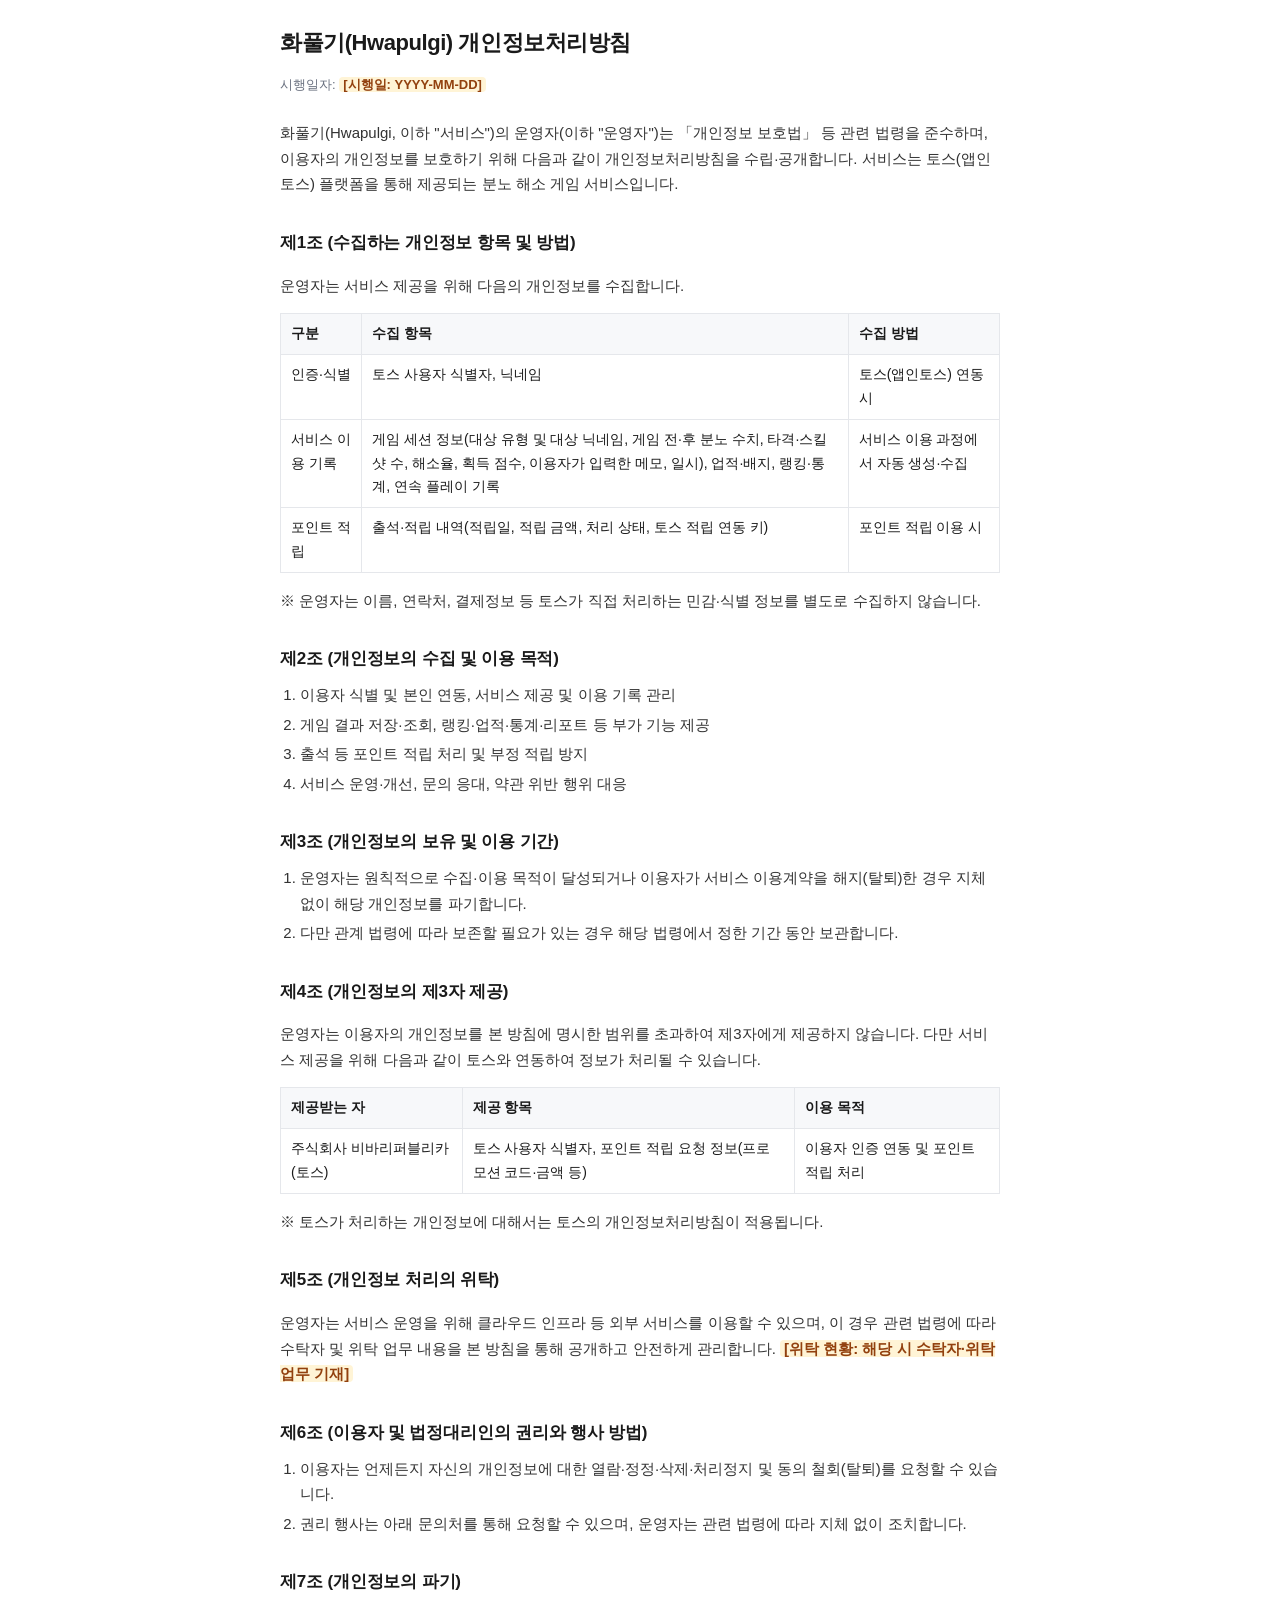
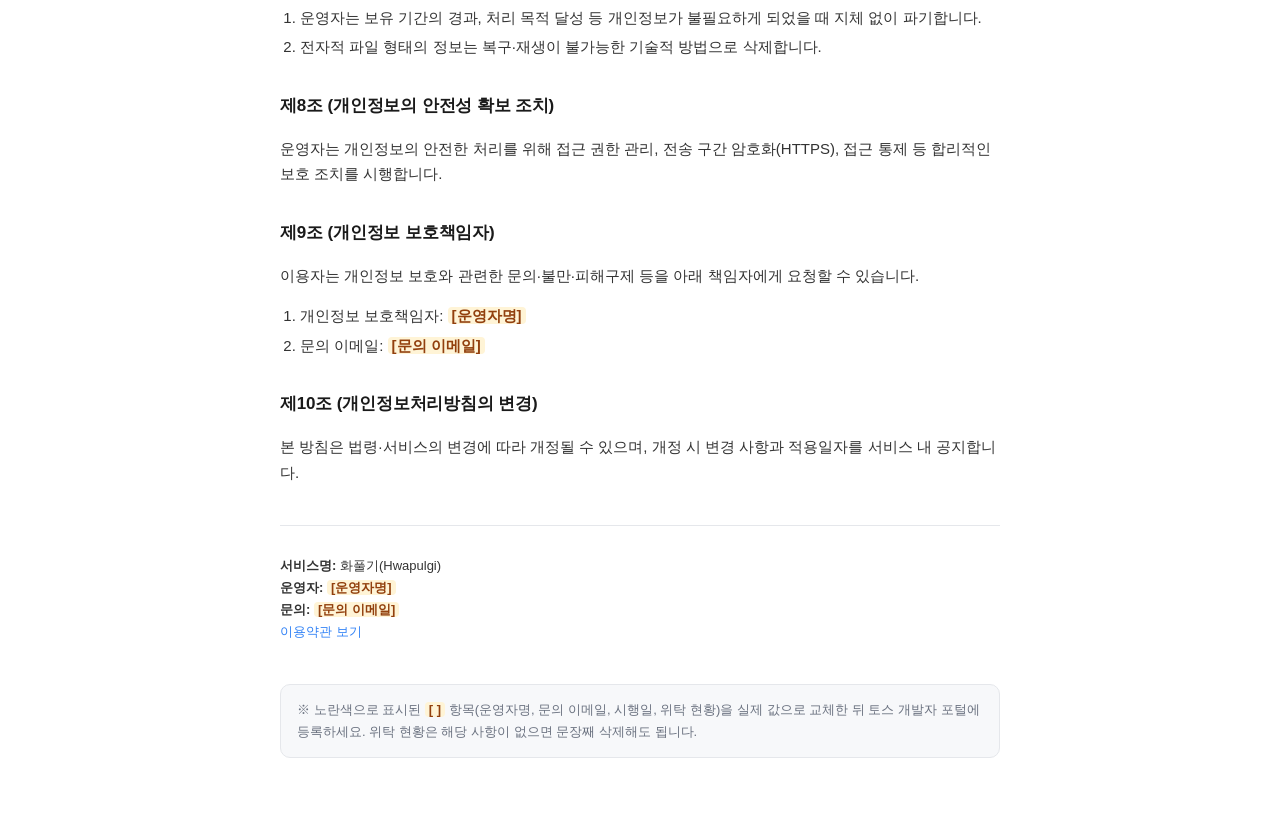
==== src/main/resources/static/privacy.html @ ef465bcf "feat: 이용약관/개인정보처리방침 정적 페이지 추가 토스 앱인토스 개발자 포털 등록용 약관 페이지. Spring Boot 정적 리소스로 /terms.html, /privacy.h" ====
<!DOCTYPE html>
<html lang="ko">
<head>
  <meta charset="UTF-8" />
  <meta name="viewport" content="width=device-width, initial-scale=1.0" />
  <meta name="robots" content="noindex" />
  <title>화풀기(Hwapulgi) 개인정보처리방침</title>
  <style>
    :root { --fg: #1a1a1a; --muted: #6b7280; --line: #e5e7eb; --accent: #3182f6; }
    * { box-sizing: border-box; }
    body {
      margin: 0;
      padding: 24px 18px 64px;
      color: var(--fg);
      background: #fff;
      font-family: -apple-system, BlinkMacSystemFont, "Apple SD Gothic Neo", "Pretendard",
                   "Malgun Gothic", "Noto Sans KR", sans-serif;
      line-height: 1.7;
      font-size: 15px;
      -webkit-text-size-adjust: 100%;
    }
    .wrap { max-width: 720px; margin: 0 auto; }
    h1 { font-size: 22px; margin: 0 0 4px; letter-spacing: -0.02em; }
    .updated { color: var(--muted); font-size: 13px; margin-bottom: 24px; }
    h2 { font-size: 17px; margin: 32px 0 8px; letter-spacing: -0.01em; }
    p, li { color: #333; }
    ol.sub { margin: 6px 0 0; padding-left: 20px; }
    ol.sub > li { margin: 4px 0; }
    a { color: var(--accent); text-decoration: none; }
    a:hover { text-decoration: underline; }
    table { width: 100%; border-collapse: collapse; margin: 10px 0; font-size: 14px; }
    th, td { border: 1px solid var(--line); padding: 8px 10px; text-align: left; vertical-align: top; }
    th { background: #f7f8fa; font-weight: 600; white-space: nowrap; }
    .note {
      margin-top: 40px; padding: 14px 16px; background: #f7f8fa;
      border: 1px solid var(--line); border-radius: 10px; font-size: 13px; color: var(--muted);
    }
    .ph { background: #fff4d6; border-radius: 4px; padding: 0 4px; color: #92400e; font-weight: 600; }
    footer { margin-top: 40px; padding-top: 16px; border-top: 1px solid var(--line);
             font-size: 13px; color: var(--muted); }
  </style>
</head>
<body>
  <div class="wrap">
    <h1>화풀기(Hwapulgi) 개인정보처리방침</h1>
    <p class="updated">시행일자: <span class="ph">[시행일: YYYY-MM-DD]</span></p>

    <p>화풀기(Hwapulgi, 이하 "서비스")의 운영자(이하 "운영자")는 「개인정보 보호법」 등 관련 법령을 준수하며,
       이용자의 개인정보를 보호하기 위해 다음과 같이 개인정보처리방침을 수립·공개합니다. 서비스는 토스(앱인토스)
       플랫폼을 통해 제공되는 분노 해소 게임 서비스입니다.</p>

    <h2>제1조 (수집하는 개인정보 항목 및 방법)</h2>
    <p>운영자는 서비스 제공을 위해 다음의 개인정보를 수집합니다.</p>
    <table>
      <thead>
        <tr><th>구분</th><th>수집 항목</th><th>수집 방법</th></tr>
      </thead>
      <tbody>
        <tr>
          <td>인증·식별</td>
          <td>토스 사용자 식별자, 닉네임</td>
          <td>토스(앱인토스) 연동 시</td>
        </tr>
        <tr>
          <td>서비스 이용 기록</td>
          <td>게임 세션 정보(대상 유형 및 대상 닉네임, 게임 전·후 분노 수치, 타격·스킬샷 수,
              해소율, 획득 점수, 이용자가 입력한 메모, 일시), 업적·배지, 랭킹·통계, 연속 플레이 기록</td>
          <td>서비스 이용 과정에서 자동 생성·수집</td>
        </tr>
        <tr>
          <td>포인트 적립</td>
          <td>출석·적립 내역(적립일, 적립 금액, 처리 상태, 토스 적립 연동 키)</td>
          <td>포인트 적립 이용 시</td>
        </tr>
      </tbody>
    </table>
    <p>※ 운영자는 이름, 연락처, 결제정보 등 토스가 직접 처리하는 민감·식별 정보를 별도로 수집하지 않습니다.</p>

    <h2>제2조 (개인정보의 수집 및 이용 목적)</h2>
    <ol class="sub">
      <li>이용자 식별 및 본인 연동, 서비스 제공 및 이용 기록 관리</li>
      <li>게임 결과 저장·조회, 랭킹·업적·통계·리포트 등 부가 기능 제공</li>
      <li>출석 등 포인트 적립 처리 및 부정 적립 방지</li>
      <li>서비스 운영·개선, 문의 응대, 약관 위반 행위 대응</li>
    </ol>

    <h2>제3조 (개인정보의 보유 및 이용 기간)</h2>
    <ol class="sub">
      <li>운영자는 원칙적으로 수집·이용 목적이 달성되거나 이용자가 서비스 이용계약을 해지(탈퇴)한 경우
          지체 없이 해당 개인정보를 파기합니다.</li>
      <li>다만 관계 법령에 따라 보존할 필요가 있는 경우 해당 법령에서 정한 기간 동안 보관합니다.</li>
    </ol>

    <h2>제4조 (개인정보의 제3자 제공)</h2>
    <p>운영자는 이용자의 개인정보를 본 방침에 명시한 범위를 초과하여 제3자에게 제공하지 않습니다.
       다만 서비스 제공을 위해 다음과 같이 토스와 연동하여 정보가 처리될 수 있습니다.</p>
    <table>
      <thead>
        <tr><th>제공받는 자</th><th>제공 항목</th><th>이용 목적</th></tr>
      </thead>
      <tbody>
        <tr>
          <td>주식회사 비바리퍼블리카(토스)</td>
          <td>토스 사용자 식별자, 포인트 적립 요청 정보(프로모션 코드·금액 등)</td>
          <td>이용자 인증 연동 및 포인트 적립 처리</td>
        </tr>
      </tbody>
    </table>
    <p>※ 토스가 처리하는 개인정보에 대해서는 토스의 개인정보처리방침이 적용됩니다.</p>

    <h2>제5조 (개인정보 처리의 위탁)</h2>
    <p>운영자는 서비스 운영을 위해 클라우드 인프라 등 외부 서비스를 이용할 수 있으며, 이 경우
       관련 법령에 따라 수탁자 및 위탁 업무 내용을 본 방침을 통해 공개하고 안전하게 관리합니다.
       <span class="ph">[위탁 현황: 해당 시 수탁자·위탁업무 기재]</span></p>

    <h2>제6조 (이용자 및 법정대리인의 권리와 행사 방법)</h2>
    <ol class="sub">
      <li>이용자는 언제든지 자신의 개인정보에 대한 열람·정정·삭제·처리정지 및 동의 철회(탈퇴)를 요청할 수 있습니다.</li>
      <li>권리 행사는 아래 문의처를 통해 요청할 수 있으며, 운영자는 관련 법령에 따라 지체 없이 조치합니다.</li>
    </ol>

    <h2>제7조 (개인정보의 파기)</h2>
    <ol class="sub">
      <li>운영자는 보유 기간의 경과, 처리 목적 달성 등 개인정보가 불필요하게 되었을 때 지체 없이 파기합니다.</li>
      <li>전자적 파일 형태의 정보는 복구·재생이 불가능한 기술적 방법으로 삭제합니다.</li>
    </ol>

    <h2>제8조 (개인정보의 안전성 확보 조치)</h2>
    <p>운영자는 개인정보의 안전한 처리를 위해 접근 권한 관리, 전송 구간 암호화(HTTPS),
       접근 통제 등 합리적인 보호 조치를 시행합니다.</p>

    <h2>제9조 (개인정보 보호책임자)</h2>
    <p>이용자는 개인정보 보호와 관련한 문의·불만·피해구제 등을 아래 책임자에게 요청할 수 있습니다.</p>
    <ol class="sub">
      <li>개인정보 보호책임자: <span class="ph">[운영자명]</span></li>
      <li>문의 이메일: <span class="ph">[문의 이메일]</span></li>
    </ol>

    <h2>제10조 (개인정보처리방침의 변경)</h2>
    <p>본 방침은 법령·서비스의 변경에 따라 개정될 수 있으며, 개정 시 변경 사항과 적용일자를
       서비스 내 공지합니다.</p>

    <footer>
      <p><strong>서비스명:</strong> 화풀기(Hwapulgi)<br />
         <strong>운영자:</strong> <span class="ph">[운영자명]</span><br />
         <strong>문의:</strong> <span class="ph">[문의 이메일]</span><br />
         <a href="/terms.html">이용약관 보기</a></p>
    </footer>

    <div class="note">
      ※ 노란색으로 표시된 <span class="ph">[ ]</span> 항목(운영자명, 문의 이메일, 시행일, 위탁 현황)을
      실제 값으로 교체한 뒤 토스 개발자 포털에 등록하세요. 위탁 현황은 해당 사항이 없으면 문장째 삭제해도 됩니다.
    </div>
  </div>
</body>
</html>
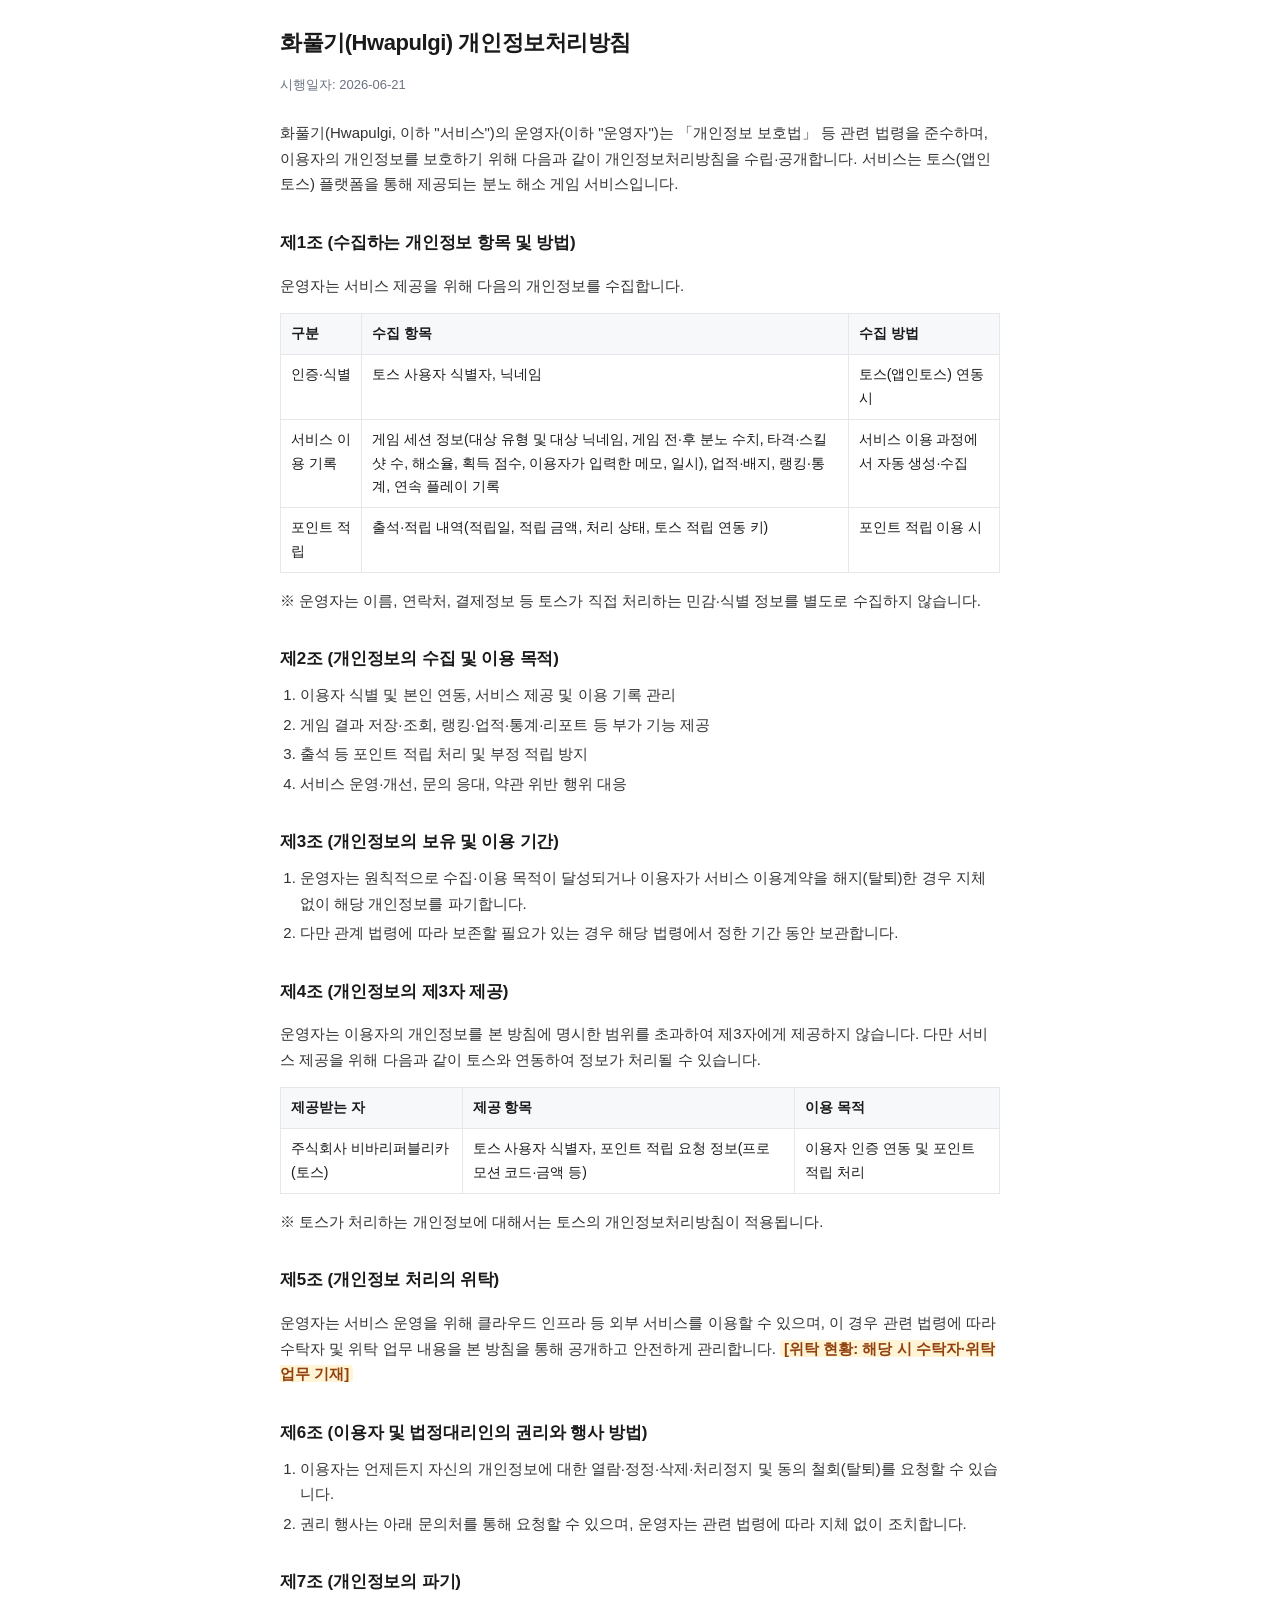
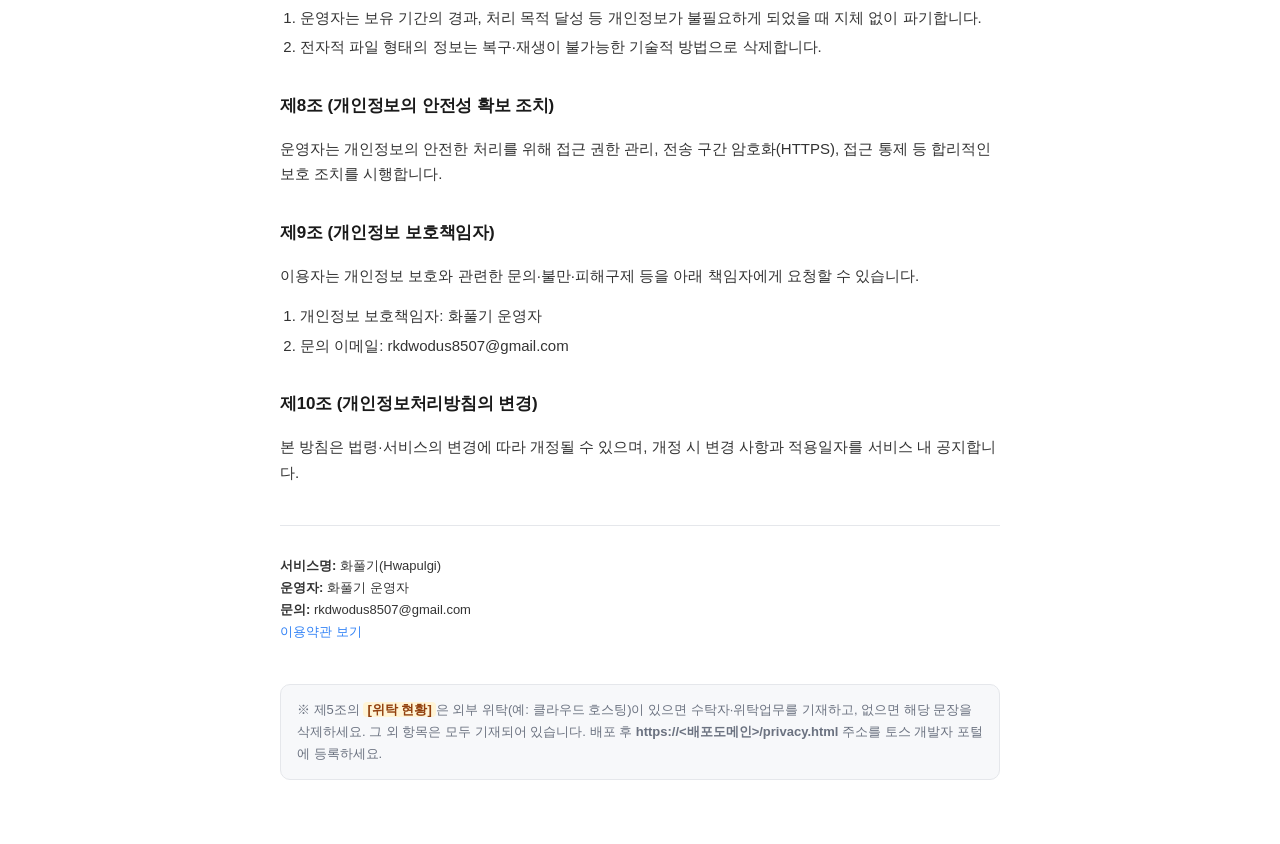
==== commit d308127d: "chore: 약관/개인정보처리방침 운영자 정보 기재 운영자명(화풀기 운영자), 문의 이메일, 시행일(2026-06-21) 기재. 개인정보처리방침 제5조 위탁 현황만 선택 항목으로 " ====
--- a/src/main/resources/static/privacy.html
+++ b/src/main/resources/static/privacy.html
@@ -43,7 +43,7 @@
 <body>
   <div class="wrap">
     <h1>화풀기(Hwapulgi) 개인정보처리방침</h1>
-    <p class="updated">시행일자: <span class="ph">[시행일: YYYY-MM-DD]</span></p>
+    <p class="updated">시행일자: 2026-06-21</p>
 
     <p>화풀기(Hwapulgi, 이하 "서비스")의 운영자(이하 "운영자")는 「개인정보 보호법」 등 관련 법령을 준수하며,
        이용자의 개인정보를 보호하기 위해 다음과 같이 개인정보처리방침을 수립·공개합니다. 서비스는 토스(앱인토스)
@@ -132,8 +132,8 @@
     <h2>제9조 (개인정보 보호책임자)</h2>
     <p>이용자는 개인정보 보호와 관련한 문의·불만·피해구제 등을 아래 책임자에게 요청할 수 있습니다.</p>
     <ol class="sub">
-      <li>개인정보 보호책임자: <span class="ph">[운영자명]</span></li>
-      <li>문의 이메일: <span class="ph">[문의 이메일]</span></li>
+      <li>개인정보 보호책임자: 화풀기 운영자</li>
+      <li>문의 이메일: rkdwodus8507@gmail.com</li>
     </ol>
 
     <h2>제10조 (개인정보처리방침의 변경)</h2>
@@ -142,14 +142,15 @@
 
     <footer>
       <p><strong>서비스명:</strong> 화풀기(Hwapulgi)<br />
-         <strong>운영자:</strong> <span class="ph">[운영자명]</span><br />
-         <strong>문의:</strong> <span class="ph">[문의 이메일]</span><br />
+         <strong>운영자:</strong> 화풀기 운영자<br />
+         <strong>문의:</strong> rkdwodus8507@gmail.com<br />
          <a href="/terms.html">이용약관 보기</a></p>
     </footer>
 
     <div class="note">
-      ※ 노란색으로 표시된 <span class="ph">[ ]</span> 항목(운영자명, 문의 이메일, 시행일, 위탁 현황)을
-      실제 값으로 교체한 뒤 토스 개발자 포털에 등록하세요. 위탁 현황은 해당 사항이 없으면 문장째 삭제해도 됩니다.
+      ※ 제5조의 <span class="ph">[위탁 현황]</span>은 외부 위탁(예: 클라우드 호스팅)이 있으면
+      수탁자·위탁업무를 기재하고, 없으면 해당 문장을 삭제하세요. 그 외 항목은 모두 기재되어 있습니다.
+      배포 후 <strong>https://&lt;배포도메인&gt;/privacy.html</strong> 주소를 토스 개발자 포털에 등록하세요.
     </div>
   </div>
 </body>
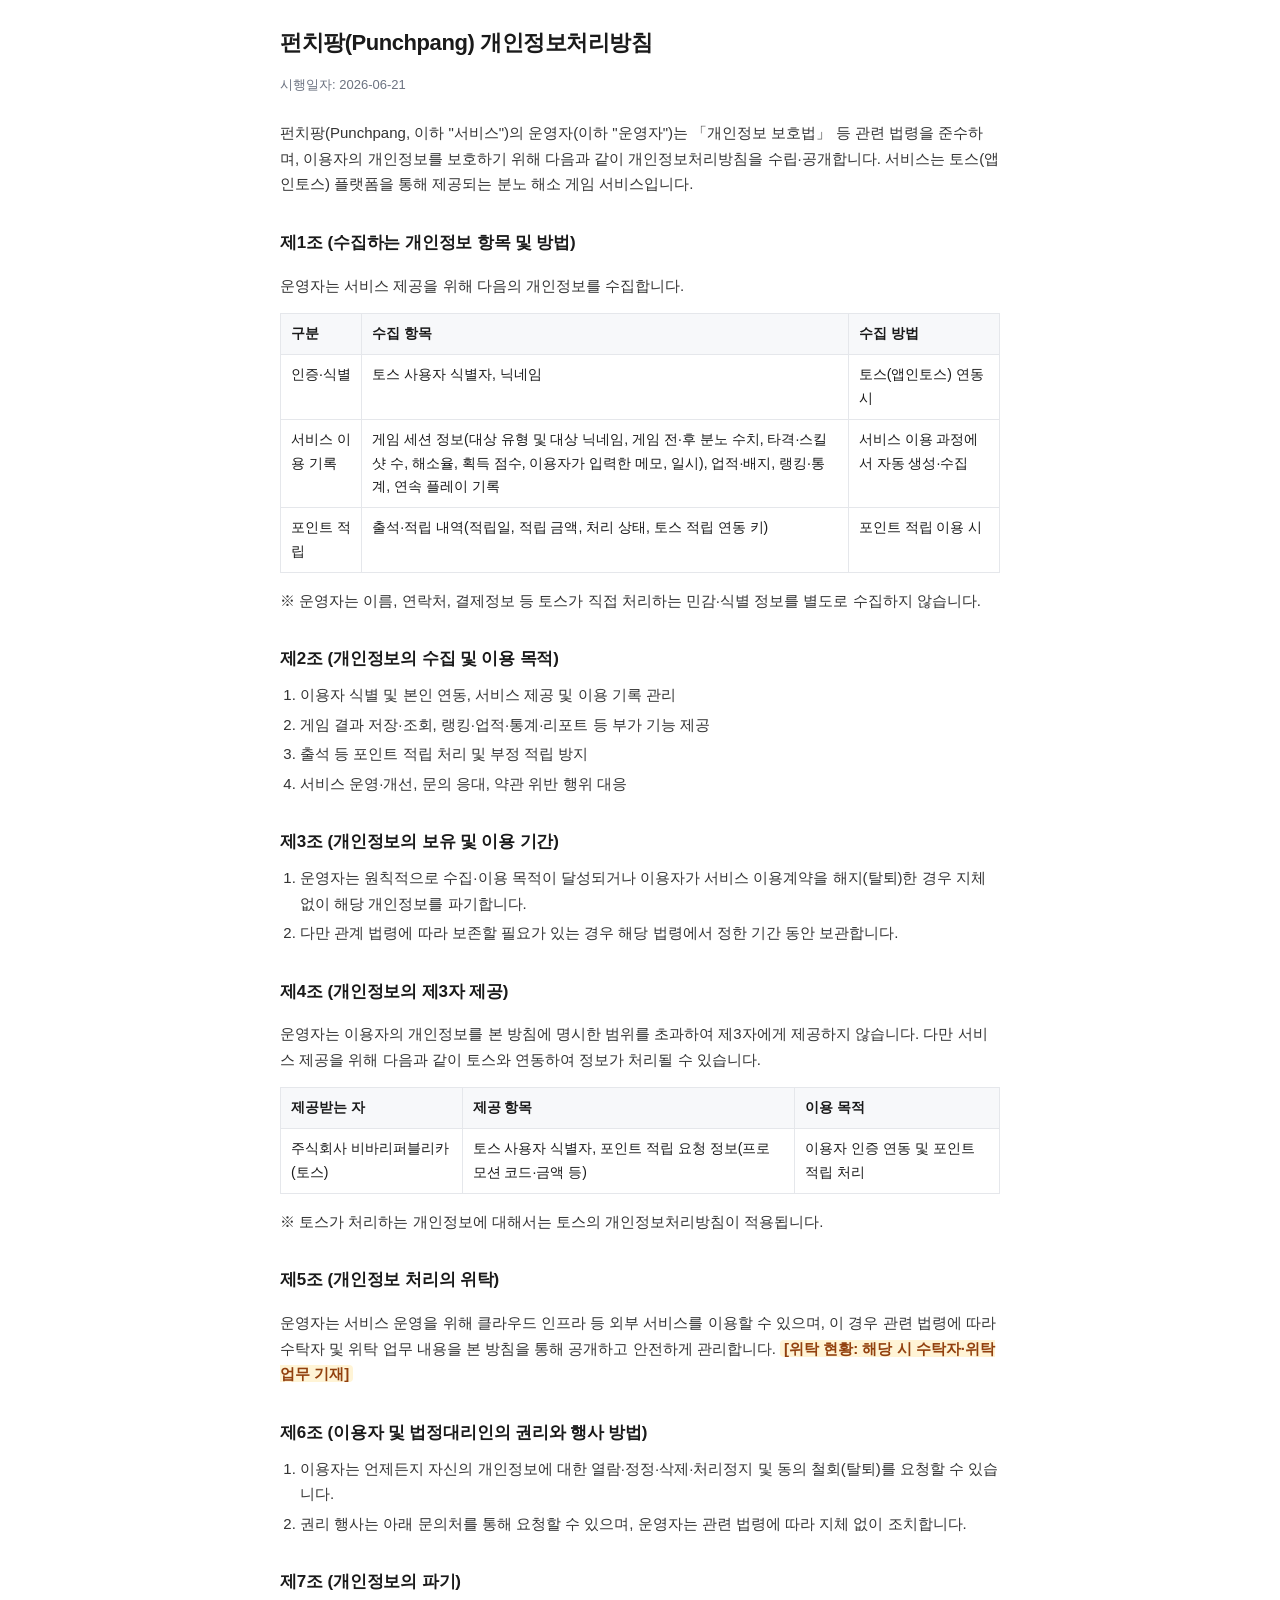
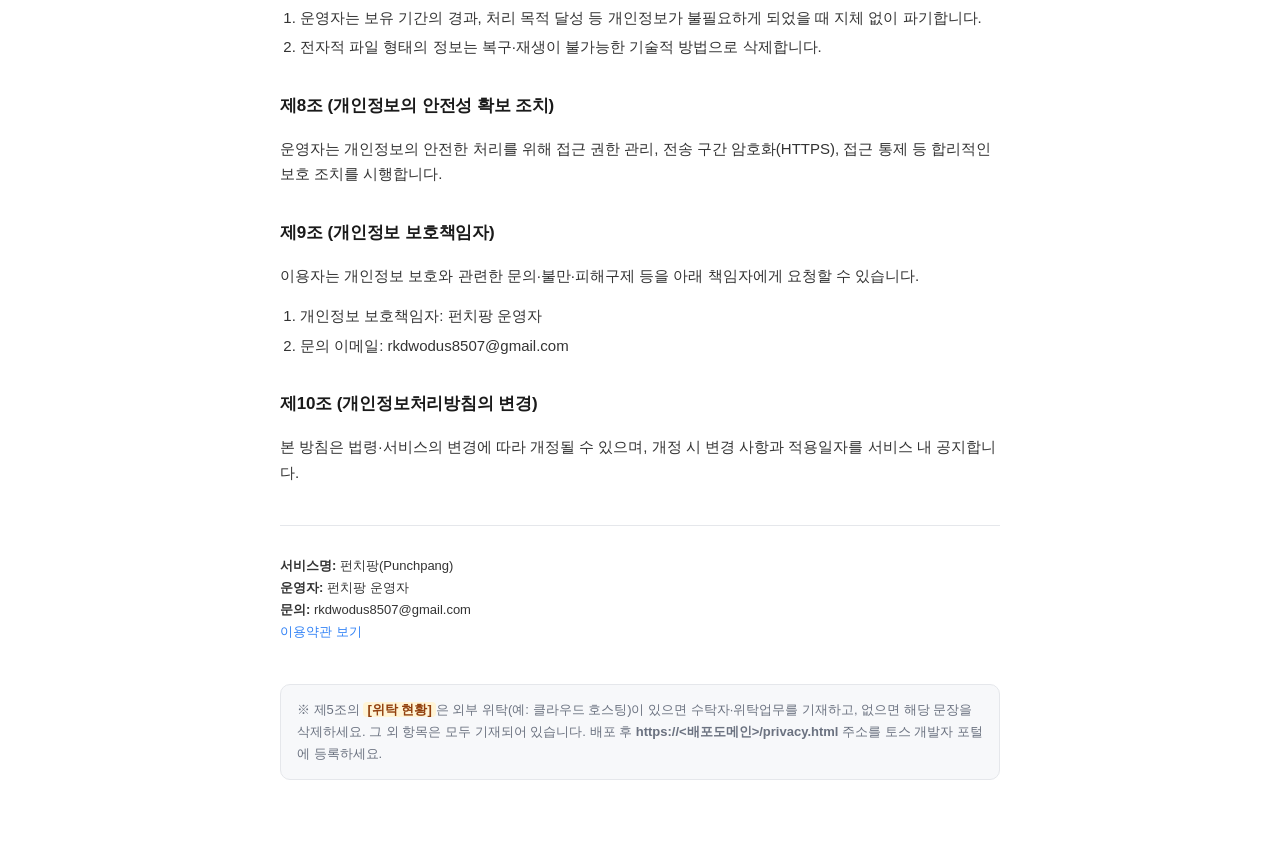
==== commit 176d04ce: "chore: 심의 데모 URL·약관·개인정보처리방침 게임명 화풀기 → 펀치팡 (GRAC 요청) - static/index.html 게임 타이틀 - terms.html / priva" ====
--- a/src/main/resources/static/privacy.html
+++ b/src/main/resources/static/privacy.html
@@ -4,7 +4,7 @@
   <meta charset="UTF-8" />
   <meta name="viewport" content="width=device-width, initial-scale=1.0" />
   <meta name="robots" content="noindex" />
-  <title>화풀기(Hwapulgi) 개인정보처리방침</title>
+  <title>펀치팡(Punchpang) 개인정보처리방침</title>
   <style>
     :root { --fg: #1a1a1a; --muted: #6b7280; --line: #e5e7eb; --accent: #3182f6; }
     * { box-sizing: border-box; }
@@ -42,10 +42,10 @@
 </head>
 <body>
   <div class="wrap">
-    <h1>화풀기(Hwapulgi) 개인정보처리방침</h1>
+    <h1>펀치팡(Punchpang) 개인정보처리방침</h1>
     <p class="updated">시행일자: 2026-06-21</p>
 
-    <p>화풀기(Hwapulgi, 이하 "서비스")의 운영자(이하 "운영자")는 「개인정보 보호법」 등 관련 법령을 준수하며,
+    <p>펀치팡(Punchpang, 이하 "서비스")의 운영자(이하 "운영자")는 「개인정보 보호법」 등 관련 법령을 준수하며,
        이용자의 개인정보를 보호하기 위해 다음과 같이 개인정보처리방침을 수립·공개합니다. 서비스는 토스(앱인토스)
        플랫폼을 통해 제공되는 분노 해소 게임 서비스입니다.</p>
 
@@ -132,7 +132,7 @@
     <h2>제9조 (개인정보 보호책임자)</h2>
     <p>이용자는 개인정보 보호와 관련한 문의·불만·피해구제 등을 아래 책임자에게 요청할 수 있습니다.</p>
     <ol class="sub">
-      <li>개인정보 보호책임자: 화풀기 운영자</li>
+      <li>개인정보 보호책임자: 펀치팡 운영자</li>
       <li>문의 이메일: rkdwodus8507@gmail.com</li>
     </ol>
 
@@ -141,8 +141,8 @@
        서비스 내 공지합니다.</p>
 
     <footer>
-      <p><strong>서비스명:</strong> 화풀기(Hwapulgi)<br />
-         <strong>운영자:</strong> 화풀기 운영자<br />
+      <p><strong>서비스명:</strong> 펀치팡(Punchpang)<br />
+         <strong>운영자:</strong> 펀치팡 운영자<br />
          <strong>문의:</strong> rkdwodus8507@gmail.com<br />
          <a href="/terms.html">이용약관 보기</a></p>
     </footer>
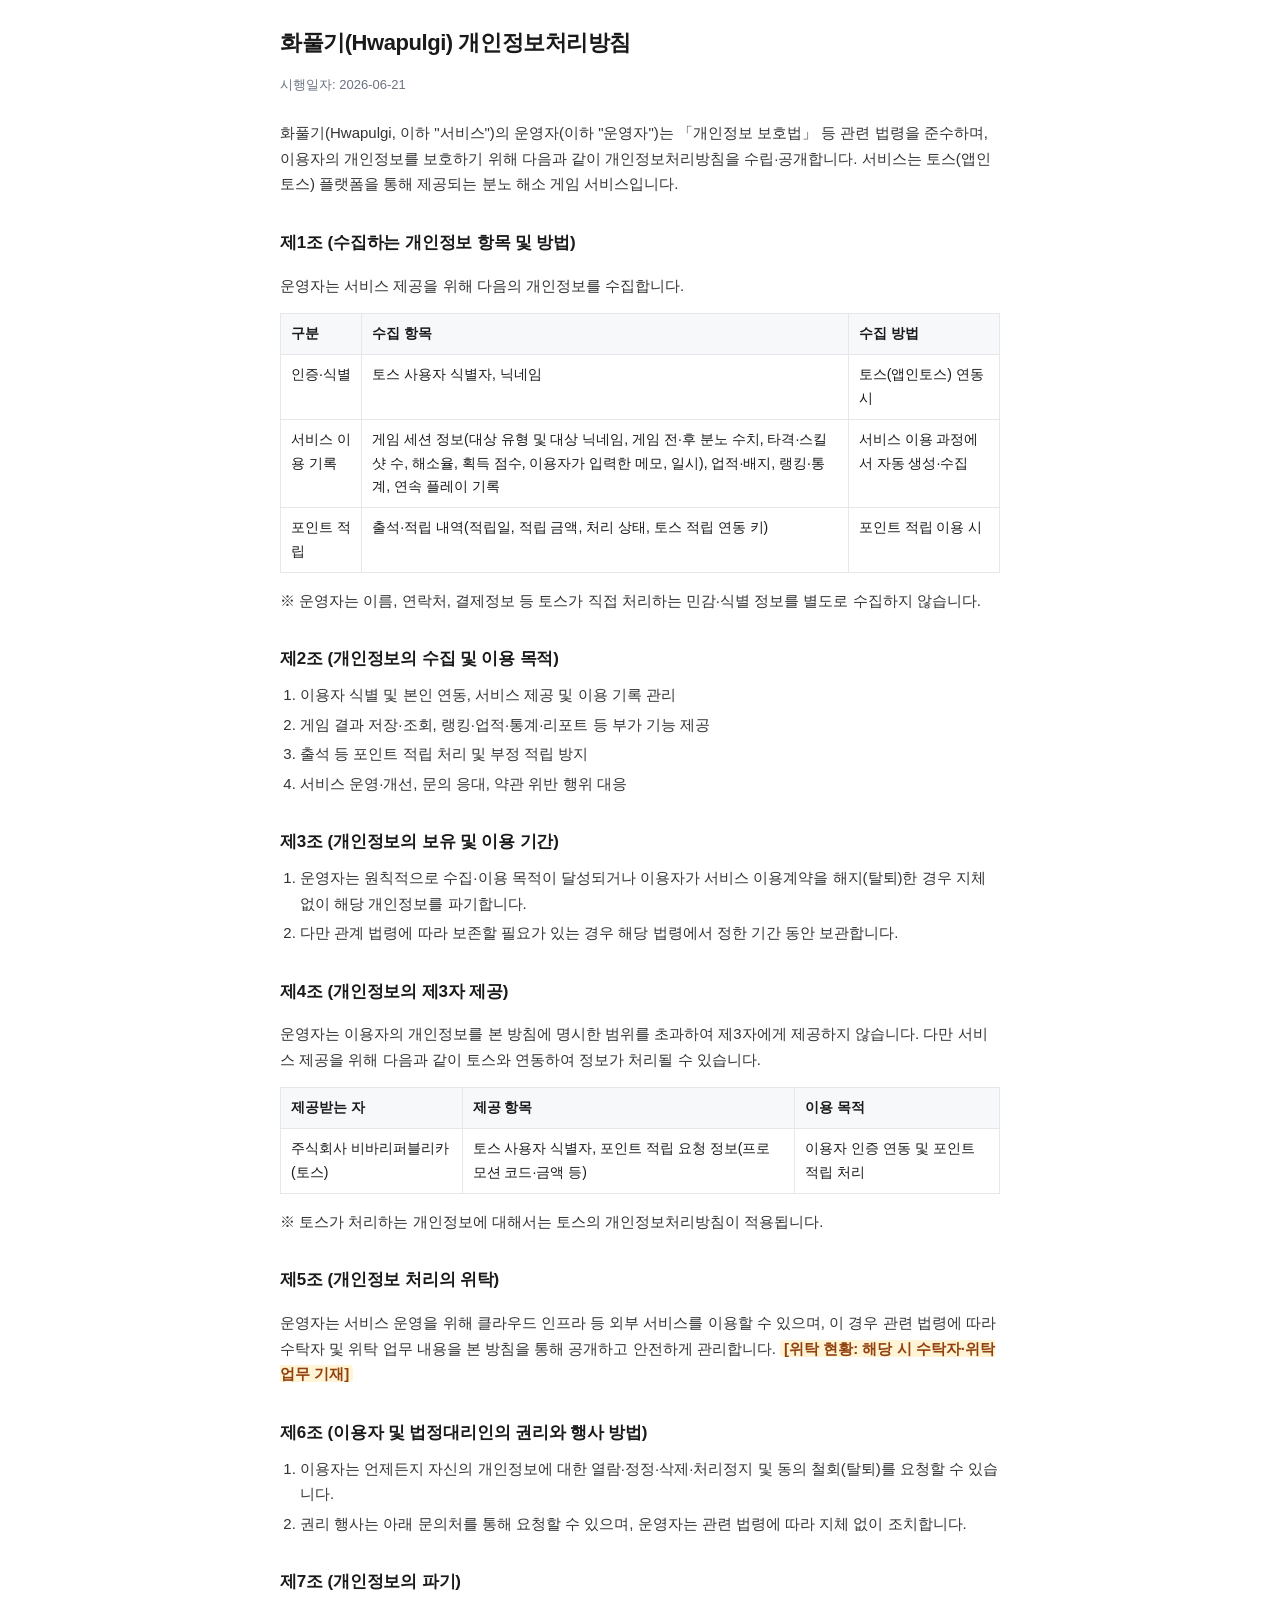
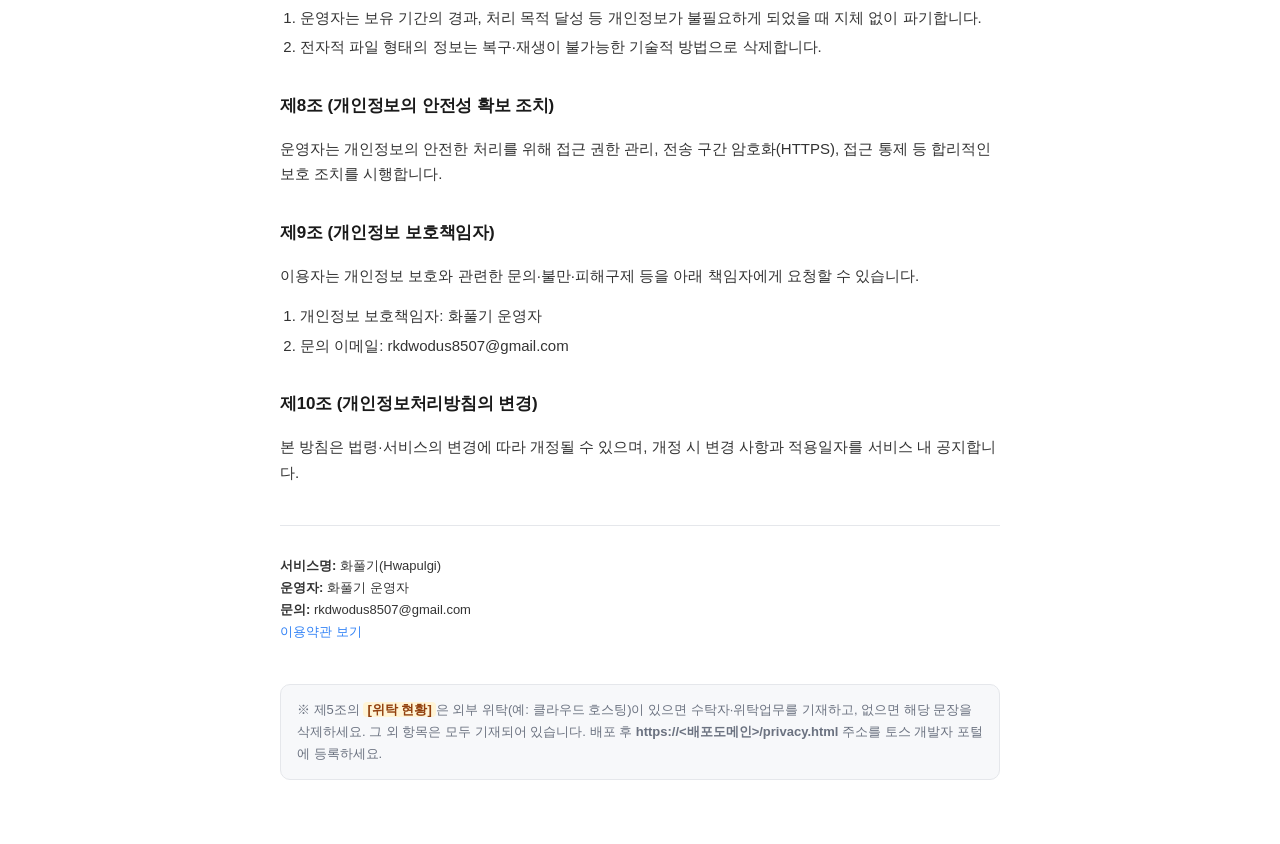
==== commit d4996520: "revert: 심의 데모·약관 게임명 펀치팡 → 화풀기 원복 포인트 검증 수정은 유지한 데모 번들로 재빌드·교체.  Co-Authored-By: Claude Opus 4.8 (1M" ====
--- a/src/main/resources/static/privacy.html
+++ b/src/main/resources/static/privacy.html
@@ -4,7 +4,7 @@
   <meta charset="UTF-8" />
   <meta name="viewport" content="width=device-width, initial-scale=1.0" />
   <meta name="robots" content="noindex" />
-  <title>펀치팡(Punchpang) 개인정보처리방침</title>
+  <title>화풀기(Hwapulgi) 개인정보처리방침</title>
   <style>
     :root { --fg: #1a1a1a; --muted: #6b7280; --line: #e5e7eb; --accent: #3182f6; }
     * { box-sizing: border-box; }
@@ -42,10 +42,10 @@
 </head>
 <body>
   <div class="wrap">
-    <h1>펀치팡(Punchpang) 개인정보처리방침</h1>
+    <h1>화풀기(Hwapulgi) 개인정보처리방침</h1>
     <p class="updated">시행일자: 2026-06-21</p>
 
-    <p>펀치팡(Punchpang, 이하 "서비스")의 운영자(이하 "운영자")는 「개인정보 보호법」 등 관련 법령을 준수하며,
+    <p>화풀기(Hwapulgi, 이하 "서비스")의 운영자(이하 "운영자")는 「개인정보 보호법」 등 관련 법령을 준수하며,
        이용자의 개인정보를 보호하기 위해 다음과 같이 개인정보처리방침을 수립·공개합니다. 서비스는 토스(앱인토스)
        플랫폼을 통해 제공되는 분노 해소 게임 서비스입니다.</p>
 
@@ -132,7 +132,7 @@
     <h2>제9조 (개인정보 보호책임자)</h2>
     <p>이용자는 개인정보 보호와 관련한 문의·불만·피해구제 등을 아래 책임자에게 요청할 수 있습니다.</p>
     <ol class="sub">
-      <li>개인정보 보호책임자: 펀치팡 운영자</li>
+      <li>개인정보 보호책임자: 화풀기 운영자</li>
       <li>문의 이메일: rkdwodus8507@gmail.com</li>
     </ol>
 
@@ -141,8 +141,8 @@
        서비스 내 공지합니다.</p>
 
     <footer>
-      <p><strong>서비스명:</strong> 펀치팡(Punchpang)<br />
-         <strong>운영자:</strong> 펀치팡 운영자<br />
+      <p><strong>서비스명:</strong> 화풀기(Hwapulgi)<br />
+         <strong>운영자:</strong> 화풀기 운영자<br />
          <strong>문의:</strong> rkdwodus8507@gmail.com<br />
          <a href="/terms.html">이용약관 보기</a></p>
     </footer>
